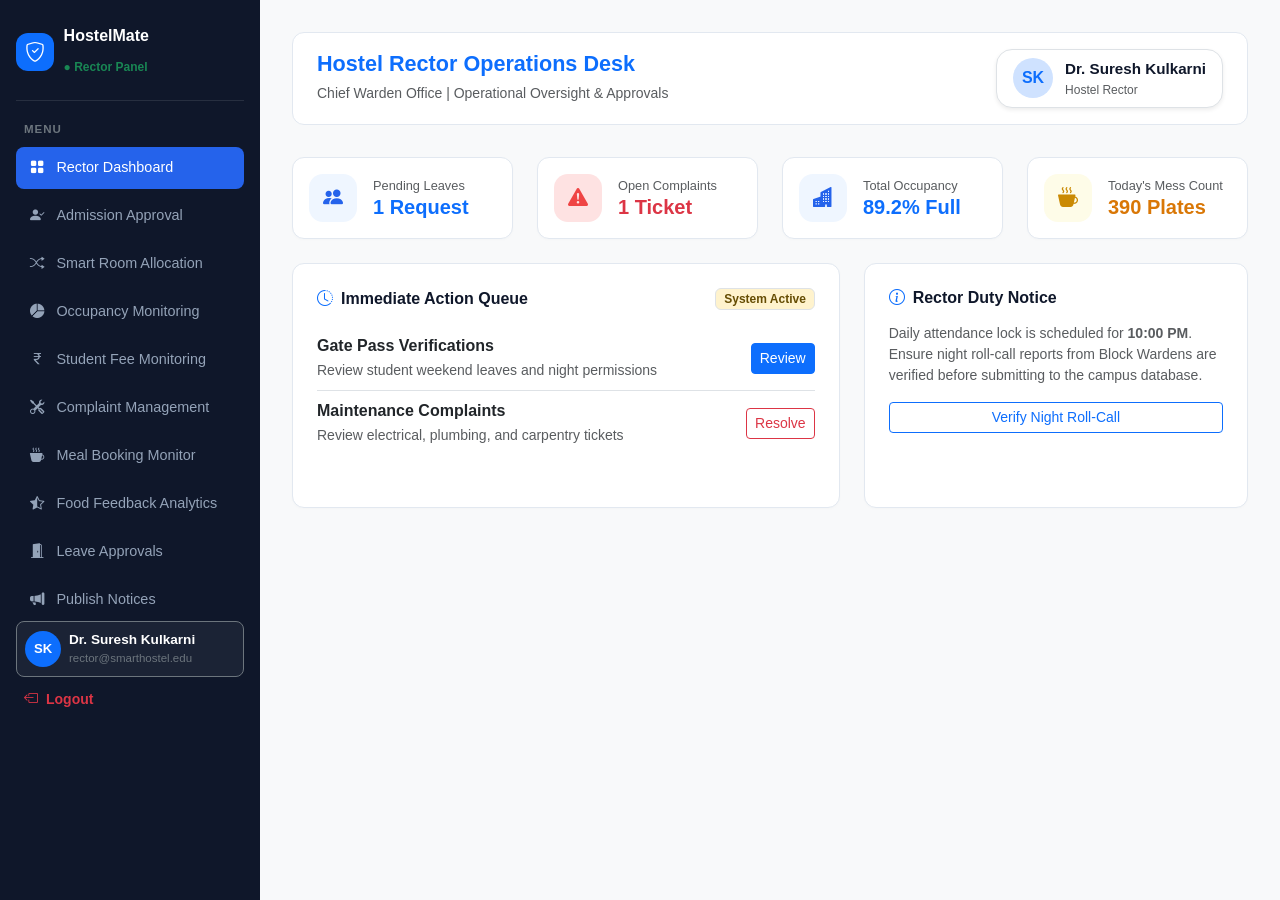
==== rector.html @ 885bb833 "Add files via upload" ====
<!DOCTYPE html>
<html lang="en">
<head>
  <meta charset="UTF-8">
  <meta name="viewport" content="width=device-width, initial-scale=1.0">
  <title>HostelMate - Rector Operations Desk</title>
  <link rel="stylesheet" href="https://cdn.jsdelivr.net/npm/bootstrap@5.3.0/dist/css/bootstrap.min.css">
  <link rel="stylesheet" href="https://cdn.jsdelivr.net/npm/bootstrap-icons@1.11.0/font/bootstrap-icons.css">
  <link rel="stylesheet" href="style.css">
</head>
<body class="d-flex min-vh-100 bg-light">

  <!-- 1. FIXED DARK SIDEBAR (Matching Admin Panel Style) -->
  <aside class="fixed-sidebar">
    <!-- Brand Header -->
    <div class="sidebar-brand">
      <div class="user-avatar bg-primary text-white" style="width: 38px; height: 38px; border-radius: 12px;">
        <i class="bi bi-shield-check fs-5"></i>
      </div>
      <div>
        <div class="fw-bold fs-6 text-white">HostelMate</div>
        <small class="text-success" style="font-size: 0.75rem;">● Rector Panel</small>
      </div>
    </div>

    <small class="text-uppercase text-secondary fw-bold px-2 mb-2 d-block" style="font-size: 0.72rem; letter-spacing: 1px;">MENU</small>

    <!-- Sidebar Navigation with All 10 Rector Modules -->
    <ul class="sidebar-nav">
      <li><button class="active" onclick="switchTab('rector-dash', this)"><i class="bi bi-grid-fill"></i> Rector Dashboard</button></li>
      <li><button onclick="switchTab('admission-appr', this)"><i class="bi bi-person-check-fill"></i> Admission Approval</button></li>
      <li><button onclick="switchTab('smart-alloc', this)"><i class="bi bi-shuffle"></i> Smart Room Allocation</button></li>
      <li><button onclick="switchTab('occupancy-mon', this)"><i class="bi bi-pie-chart-fill"></i> Occupancy Monitoring</button></li>
      <li><button onclick="switchTab('fee-mon', this)"><i class="bi bi-currency-rupee"></i> Student Fee Monitoring</button></li>
      <li><button onclick="switchTab('complaint-mgmt', this)"><i class="bi bi-tools"></i> Complaint Management</button></li>
      <li><button onclick="switchTab('meal-mon', this)"><i class="bi bi-cup-hot-fill"></i> Meal Booking Monitor</button></li>
      <li><button onclick="switchTab('feedback-anal', this)"><i class="bi bi-star-half"></i> Food Feedback Analytics</button></li>
      <li><button onclick="switchTab('leave-appr', this)"><i class="bi bi-door-open-fill"></i> Leave Approvals</button></li>
      <li><button onclick="switchTab('publish-notice', this)"><i class="bi bi-megaphone-fill"></i> Publish Notices</button></li>
    </ul>

    <!-- Logged-in Rector Profile Box -->
    <div class="p-2 mt-auto rounded-3 d-flex align-items-center gap-2 border border-secondary" style="background: rgba(255, 255, 255, 0.05);">
      <div class="user-avatar bg-primary text-white" style="width: 36px; height: 36px; font-size: 0.82rem; font-weight: bold;">SK</div>
      <div class="overflow-hidden">
        <div class="fw-bold text-white text-truncate" style="font-size: 0.85rem;">Dr. Suresh Kulkarni</div>
        <div class="text-secondary text-truncate" style="font-size: 0.72rem;">rector@smarthostel.edu</div>
      </div>
    </div>

    <!-- Sign Out Button -->
    <a href="home.html" class="text-danger fw-bold text-decoration-none mt-2 d-flex align-items-center gap-2 px-2 py-1 small">
      <i class="bi bi-box-arrow-left"></i> Logout
    </a>
  </aside>

  <!-- 2. MAIN CONTENT AREA -->
  <main class="main-content flex-grow-1">

    <!-- Top Header Banner Matching Reference -->
    <div class="top-header">
      <div>
        <h3 class="header-title text-primary fw-bold mb-1">Hostel Rector Operations Desk</h3>
        <small class="text-muted">Chief Warden Office | Operational Oversight & Approvals</small>
      </div>
      <div class="user-badge bg-white px-3 py-2 rounded-4 border shadow-sm">
        <div class="user-avatar bg-primary-subtle text-primary fw-bold" style="width: 40px; height: 40px; border-radius: 50%;">SK</div>
        <div>
          <div class="fw-bold" style="font-size: 0.95rem;">Dr. Suresh Kulkarni</div>
          <small class="text-muted d-block" style="font-size: 0.75rem;">Hostel Rector</small>
        </div>
      </div>
    </div>

    <!-- ==================== 1. RECTOR DASHBOARD OVERVIEW ==================== -->
    <div id="rector-dash-tab" class="tab-content-panel active-panel">
      <!-- 4 Top Overview Cards -->
      <div class="row g-4 mb-4">
        <!-- 1. Pending Leaves -->
        <div class="col-xl-3 col-md-6">
          <div class="dashboard-card mb-0 p-3 d-flex align-items-center gap-3">
            <div class="user-avatar" style="background: #eff6ff; color: #2563eb; width: 48px; height: 48px; border-radius: 14px;">
              <i class="bi bi-people-fill fs-5"></i>
            </div>
            <div>
              <small class="text-muted d-block" style="font-size: 0.8rem;">Pending Leaves</small>
              <h5 class="mb-0 fw-bold text-primary" id="stat-pending-leaves">0 Requests</h5>
            </div>
          </div>
        </div>

        <!-- 2. Open Complaints -->
        <div class="col-xl-3 col-md-6">
          <div class="dashboard-card mb-0 p-3 d-flex align-items-center gap-3">
            <div class="user-avatar" style="background: #fee2e2; color: #ef4444; width: 48px; height: 48px; border-radius: 14px;">
              <i class="bi bi-exclamation-triangle-fill fs-5"></i>
            </div>
            <div>
              <small class="text-muted d-block" style="font-size: 0.8rem;">Open Complaints</small>
              <h5 class="mb-0 fw-bold text-danger" id="stat-open-tickets">0 Tickets</h5>
            </div>
          </div>
        </div>

        <!-- 3. Total Occupancy -->
        <div class="col-xl-3 col-md-6">
          <div class="dashboard-card mb-0 p-3 d-flex align-items-center gap-3">
            <div class="user-avatar" style="background: #eff6ff; color: #2563eb; width: 48px; height: 48px; border-radius: 14px;">
              <i class="bi bi-buildings-fill fs-5"></i>
            </div>
            <div>
              <small class="text-muted d-block" style="font-size: 0.8rem;">Total Occupancy</small>
              <h5 class="mb-0 fw-bold text-primary">89.2% Full</h5>
            </div>
          </div>
        </div>

        <!-- 4. Today's Mess Count -->
        <div class="col-xl-3 col-md-6">
          <div class="dashboard-card mb-0 p-3 d-flex align-items-center gap-3">
            <div class="user-avatar" style="background: #fefce8; color: #ca8a04; width: 48px; height: 48px; border-radius: 14px;">
              <i class="bi bi-cup-hot-fill fs-5"></i>
            </div>
            <div>
              <small class="text-muted d-block" style="font-size: 0.8rem;">Today's Mess Count</small>
              <h5 class="mb-0 fw-bold" style="color: #d97706;">390 Plates</h5>
            </div>
          </div>
        </div>
      </div>

      <!-- Quick Action Queue -->
      <div class="row g-4">
        <div class="col-lg-7">
          <div class="dashboard-card h-100">
            <div class="d-flex justify-content-between align-items-center mb-3">
              <h6 class="fw-bold mb-0"><i class="bi bi-clock-history me-2 text-primary"></i>Immediate Action Queue</h6>
              <span class="badge bg-warning-subtle text-warning-emphasis border">System Active</span>
            </div>
            <div class="list-group list-group-flush">
              <div class="list-group-item d-flex justify-content-between align-items-center px-0 py-2">
                <div>
                  <strong class="d-block text-dark">Gate Pass Verifications</strong>
                  <small class="text-muted">Review student weekend leaves and night permissions</small>
                </div>
                <button class="btn btn-sm btn-primary" onclick="switchTab('leave-appr', document.querySelectorAll('.sidebar-nav button')[8])">Review</button>
              </div>
              <div class="list-group-item d-flex justify-content-between align-items-center px-0 py-2">
                <div>
                  <strong class="d-block text-dark">Maintenance Complaints</strong>
                  <small class="text-muted">Review electrical, plumbing, and carpentry tickets</small>
                </div>
                <button class="btn btn-sm btn-outline-danger" onclick="switchTab('complaint-mgmt', document.querySelectorAll('.sidebar-nav button')[5])">Resolve</button>
              </div>
            </div>
          </div>
        </div>

        <div class="col-lg-5">
          <div class="dashboard-card h-100">
            <h6 class="fw-bold mb-3"><i class="bi bi-info-circle me-2 text-primary"></i>Rector Duty Notice</h6>
            <p class="text-muted small">Daily attendance lock is scheduled for <strong>10:00 PM</strong>. Ensure night roll-call reports from Block Wardens are verified before submitting to the campus database.</p>
            <button class="btn btn-outline-primary btn-sm w-100" onclick="alert('Night roll-call verification protocol initiated.')">Verify Night Roll-Call</button>
          </div>
        </div>
      </div>
    </div>

    <!-- ==================== 2. ADMISSION APPROVAL ==================== -->
    <div id="admission-appr-tab" class="tab-content-panel">
      <div class="dashboard-card">
        <div class="d-flex justify-content-between align-items-center mb-4">
          <div>
            <h5 class="fw-bold mb-1">Hostel Admission Verifications</h5>
            <small class="text-muted">Review student applications and grant block permissions</small>
          </div>
          <span class="badge bg-primary">1 Pending Review</span>
        </div>
        <table class="table table-hover align-middle">
          <thead class="table-light">
            <tr><th>App ID</th><th>Student Name</th><th>Course</th><th>Applied Wing</th><th>Status</th><th>Action</th></tr>
          </thead>
          <tbody>
            <tr>
              <td>#ADM-2026-08</td>
              <td class="fw-bold">Ayesha Khan</td>
              <td>B.Com (Computer Applications)</td>
              <td><span class="badge bg-danger-subtle text-danger border">Girls Wing (Block C)</span></td>
              <td><span class="badge bg-warning text-dark">Pending Verification</span></td>
              <td>
                <button class="btn btn-sm btn-success me-1" onclick="alert('Admission Approved and Bed Assigned!')">Approve & Allot</button>
                <button class="btn btn-sm btn-outline-danger" onclick="alert('Application Rejected.')">Reject</button>
              </td>
            </tr>
            <tr>
              <td>#ADM-2026-07</td>
              <td class="fw-bold">Mohd Faaz Khan</td>
              <td>B.Com CA</td>
              <td><span class="badge bg-primary-subtle text-primary border">Boys Wing (Block A)</span></td>
              <td><span class="badge bg-success">Approved & Allotted</span></td>
              <td><span class="text-muted small">Completed</span></td>
            </tr>
          </tbody>
        </table>
      </div>
    </div>

    <!-- ==================== 3. SMART ROOM ALLOCATION ==================== -->
    <div id="smart-alloc-tab" class="tab-content-panel">
      <div class="dashboard-card">
        <h5 class="fw-bold mb-1">Smart Room & Bed Allocation Engine</h5>
        <small class="text-muted d-block mb-4">Pair students into rooms based on lifestyle compatibility and academic branches</small>

        <div class="row g-3">
          <div class="col-md-6">
            <div class="p-3 border rounded-3 bg-light">
              <h6 class="fw-bold text-primary">Boys Hostel Quick Allotment</h6>
              <div class="mb-2">
                <label class="form-label small fw-bold">Select Block</label>
                <select class="form-select form-select-sm">
                  <option>Block A (Mustang) - 15 Beds Vacant</option>
                  <option>Block B (Jaguar) - Full</option>
                </select>
              </div>
              <button class="btn btn-primary btn-sm w-100" onclick="alert('Auto-allocation algorithm processed!')">Run Auto-Allocation</button>
            </div>
          </div>
          <div class="col-md-6">
            <div class="p-3 border rounded-3 bg-light">
              <h6 class="fw-bold text-danger">Girls Hostel Quick Allotment</h6>
              <div class="mb-2">
                <label class="form-label small fw-bold">Select Block</label>
                <select class="form-select form-select-sm">
                  <option>Block C (Jasmine) - 5 Beds Vacant</option>
                  <option>Block D (Tulip) - Full</option>
                </select>
              </div>
              <button class="btn btn-danger btn-sm w-100" onclick="alert('Auto-allocation algorithm processed!')">Run Auto-Allocation</button>
            </div>
          </div>
        </div>
      </div>
    </div>

    <!-- ==================== 4. OCCUPANCY MONITORING ==================== -->
    <div id="occupancy-mon-tab" class="tab-content-panel">
      <div class="dashboard-card">
        <h5 class="fw-bold mb-3">Real-Time Hostel Occupancy Rates</h5>
        <div class="row g-3">
          <div class="col-md-6">
            <div class="p-3 border rounded-3 border-primary-subtle bg-white">
              <div class="d-flex justify-content-between align-items-center mb-2">
                <strong class="text-primary">Boys Wings (Block A & B)</strong>
                <span class="badge bg-primary">185 / 200 (92.5%)</span>
              </div>
              <div class="progress" style="height: 8px;">
                <div class="progress-bar bg-primary" style="width: 92.5%;"></div>
              </div>
            </div>
          </div>
          <div class="col-md-6">
            <div class="p-3 border rounded-3 border-danger-subtle bg-white">
              <div class="d-flex justify-content-between align-items-center mb-2">
                <strong class="text-danger">Girls Wings (Block C & D)</strong>
                <span class="badge bg-danger">215 / 220 (97.7%)</span>
              </div>
              <div class="progress" style="height: 8px;">
                <div class="progress-bar bg-danger" style="width: 97.7%;"></div>
              </div>
            </div>
          </div>
        </div>
      </div>
    </div>

    <!-- ==================== 5. STUDENT FEE MONITORING ==================== -->
    <div id="fee-mon-tab" class="tab-content-panel">
      <div class="dashboard-card">
        <h5 class="fw-bold mb-1">Student Fee Ledger & Dues Oversight</h5>
        <small class="text-muted d-block mb-3">Track student semester hostel fees and mess balance clearance</small>
        <table class="table table-hover align-middle">
          <thead class="table-light">
            <tr><th>Student</th><th>Room</th><th>Total Fee</th><th>Paid</th><th>Balance Dues</th><th>Status</th></tr>
          </thead>
          <tbody>
            <tr>
              <td class="fw-bold">Aliza Fayyaz Khan</td>
              <td>C-204</td>
              <td>₹ 37,000</td>
              <td>₹ 32,000</td>
              <td class="text-danger fw-bold">₹ 5,000</td>
              <td><span class="badge bg-warning text-dark">PARTIAL DUES</span></td>
            </tr>
            <tr>
              <td class="fw-bold">Aman Gupta</td>
              <td>A-102</td>
              <td>₹ 50,000</td>
              <td>₹ 50,000</td>
              <td class="text-success fw-bold">₹ 0</td>
              <td><span class="badge bg-success">CLEAR</span></td>
            </tr>
          </tbody>
        </table>
      </div>
    </div>

    <!-- ==================== 6. COMPLAINT MANAGEMENT ==================== -->
    <div id="complaint-mgmt-tab" class="tab-content-panel">
      <div class="dashboard-card">
        <h5 class="fw-bold mb-1">Hostel Complaint & Maintenance Desk</h5>
        <small class="text-muted d-block mb-4">Assign technicians and verify completed room repairs</small>
        <table class="table table-hover align-middle">
          <thead class="table-light">
            <tr><th>Ticket ID</th><th>Student</th><th>Category</th><th>Issue Description</th><th>Priority</th><th>Status</th><th>Action</th></tr>
          </thead>
          <tbody id="rectorComplaintsTableBody">
            <!-- Dynamically loaded from SQLite -->
          </tbody>
        </table>
      </div>
    </div>

    <!-- ==================== 7. MEAL BOOKING MONITOR ==================== -->
    <div id="meal-mon-tab" class="tab-content-panel">
      <div class="dashboard-card">
        <h5 class="fw-bold mb-3">Today's Dining Hall Headcount</h5>
        <div class="row g-3 text-center">
          <div class="col-md-4">
            <div class="p-3 bg-light rounded border">
              <small class="text-muted">Breakfast Attendees</small>
              <h3 class="fw-bold text-primary mb-0">375</h3>
              <small class="text-success">25 Opted Out</small>
            </div>
          </div>
          <div class="col-md-4">
            <div class="p-3 bg-light rounded border">
              <small class="text-muted">Lunch Attendees</small>
              <h3 class="fw-bold text-primary mb-0">390</h3>
              <small class="text-success">10 Opted Out</small>
            </div>
          </div>
          <div class="col-md-4">
            <div class="p-3 bg-light rounded border">
              <small class="text-muted">Dinner Headcount</small>
              <h3 class="fw-bold text-primary mb-0">385</h3>
              <small class="text-success">15 Opted Out</small>
            </div>
          </div>
        </div>
      </div>
    </div>

    <!-- ==================== 8. FOOD FEEDBACK ANALYTICS ==================== -->
    <div id="feedback-anal-tab" class="tab-content-panel">
      <div class="dashboard-card">
        <h5 class="fw-bold mb-3">Resident Meal Feedback & Ratings</h5>
        <div class="list-group">
          <div class="list-group-item p-3">
            <div class="d-flex justify-content-between align-items-center mb-1">
              <strong class="text-dark">Today's Lunch: Paneer Butter Masala & Dal Tadka</strong>
              <span class="text-warning fw-bold">⭐⭐⭐⭐⭐ (4.8 / 5.0)</span>
            </div>
            <p class="text-muted small mb-0">"Food quality and hygiene are excellent today." — Resident Committee</p>
          </div>
        </div>
      </div>
    </div>

    <!-- ==================== 9. LEAVE APPROVALS ==================== -->
    <div id="leave-appr-tab" class="tab-content-panel">
      <div class="dashboard-card">
        <h5 class="fw-bold mb-1">Gate Pass & Leave Approvals Queue</h5>
        <small class="text-muted d-block mb-4">Validate student travel requests and notify security checkpoints</small>
        <table class="table table-hover align-middle">
          <thead class="table-light">
            <tr><th>Pass ID</th><th>Student</th><th>Room</th><th>Destination</th><th>Dates</th><th>Status</th><th>Decision</th></tr>
          </thead>
          <tbody id="rectorLeavesTableBody">
            <!-- Dynamically populated from SQLite via API -->
          </tbody>
        </table>
      </div>
    </div>

    <!-- ==================== 10. PUBLISH NOTICES ==================== -->
    <div id="publish-notice-tab" class="tab-content-panel">
      <div class="dashboard-card">
        <h5 class="fw-bold mb-1">Broadcast Official Circular</h5>
        <small class="text-muted d-block mb-3">Post important announcements directly to student and warden portals</small>
        <form onsubmit="handleFullNoticePublish(event)" class="row g-3">
          <div class="col-md-6">
            <label class="form-label small fw-bold">Notice Title</label>
            <input type="text" class="form-control" id="noticeTitleInput" placeholder="e.g. Wi-Fi Maintenance Notice" required>
          </div>
          <div class="col-md-6">
            <label class="form-label small fw-bold">Target Audience</label>
            <select class="form-select" id="noticeTargetInput">
              <option value="ALL">All Hostel Wings (Boys & Girls)</option>
              <option value="BOYS">Boys Hostel Only</option>
              <option value="GIRLS">Girls Hostel Only</option>
              <option value="STUDENTS">Students Only</option>
              <option value="STAFF">Wardens & Staff Only</option>
            </select>
          </div>
          <div class="col-12">
            <label class="form-label small fw-bold">Notice Content</label>
            <textarea class="form-control" id="noticeContentInput" rows="4" placeholder="Write the complete announcement details..." required></textarea>
          </div>
          <div class="col-12 text-end">
            <button type="submit" class="btn btn-primary px-4 py-2" id="btnPublishNotice">
              <i class="bi bi-broadcast me-1"></i> Broadcast Notice
            </button>
          </div>
        </form>
      </div>
    </div>

  </main>

  <!-- External JavaScript Files -->
  <script src="https://cdn.jsdelivr.net/npm/bootstrap@5.3.0/dist/js/bootstrap.bundle.min.js"></script>
  <script src="app.js"></script>

<script>
// Use existing API_BASE from app.js if present, otherwise set it
var SERVER_URL = (typeof API_BASE !== 'undefined') ? API_BASE : 'http://127.0.0.1:5000/api';

// 1. Load complaints
async function loadRectorComplaints() {
  try {
    const res = await fetch(`${SERVER_URL}/complaints`);
    if (!res.ok) throw new Error();
    const complaints = await res.json();
    renderComplaintsTable(complaints);
  } catch (err) {
    // Fallback display if server is offline
    renderComplaintsTable([
      { id: 101, student_name: 'Aliza Fayyaz Khan', room_no: 'C-204', category: 'Electrical', description: 'Room ceiling fan running slow', priority: 'HIGH', status: 'IN_PROGRESS' }
    ]);
  }
}

function renderComplaintsTable(complaints) {
  const tbody = document.getElementById('rectorComplaintsTableBody');
  const openStatEl = document.getElementById('stat-open-tickets');
  if (!tbody) return;

  tbody.innerHTML = '';
  let openCount = 0;

  complaints.forEach(item => {
    const isResolved = item.status === 'RESOLVED';
    if (!isResolved) openCount++;
    tbody.insertAdjacentHTML('beforeend', `
      <tr>
        <td>#TC-${item.id}</td>
        <td><strong>${item.student_name}</strong> (${item.room_no || 'C-204'})</td>
        <td>${item.category}</td>
        <td>${item.description}</td>
        <td><span class="badge ${item.priority === 'HIGH' ? 'bg-danger' : 'bg-warning text-dark'}">${item.priority}</span></td>
        <td><span class="badge ${isResolved ? 'bg-success' : 'bg-warning text-dark'}">${item.status}</span></td>
        <td>
          ${!isResolved ? `<button class="btn btn-sm btn-success" onclick="resolveTicket(${item.id})">Mark Resolved</button>` : '<span class="text-muted small">Completed</span>'}
        </td>
      </tr>
    `);
  });
  if (openStatEl) openStatEl.textContent = `${openCount} ${openCount === 1 ? 'Ticket' : 'Tickets'}`;
}

// 2. Load leave passes
async function loadRectorLeaves() {
  try {
    const res = await fetch(`${SERVER_URL}/leaves`);
    if (!res.ok) throw new Error();
    const leaves = await res.json();
    renderLeavesTable(leaves);
  } catch (err) {
    // Fallback display if server is offline
    renderLeavesTable([
      { id: 101, student_name: 'Aliza Fayyaz Khan', room_no: 'C-204', destination: 'Hometown (Pune)', start_date: '28 Aug 2026', end_date: '30 Aug 2026', status: 'PENDING' }
    ]);
  }
}

function renderLeavesTable(leaves) {
  const tbody = document.getElementById('rectorLeavesTableBody');
  const pendingStatEl = document.getElementById('stat-pending-leaves');
  if (!tbody) return;

  tbody.innerHTML = '';
  let pendingCount = 0;

  leaves.forEach(item => {
    const isPending = item.status === 'PENDING';
    if (isPending) pendingCount++;
    const badgeClass = item.status === 'APPROVED' ? 'bg-success' : (item.status === 'REJECTED' ? 'bg-danger' : 'bg-warning text-dark');

    tbody.insertAdjacentHTML('beforeend', `
      <tr>
        <td>#LP-${item.id}</td>
        <td><strong>${item.student_name}</strong></td>
        <td>${item.room_no}</td>
        <td>${item.destination}</td>
        <td>${item.start_date} to ${item.end_date}</td>
        <td><span class="badge ${badgeClass}">${item.status}</span></td>
        <td>
          ${isPending ? `
            <button class="btn btn-sm btn-success me-1" onclick="decidePass(${item.id}, 'APPROVED')">Approve</button>
            <button class="btn btn-sm btn-outline-danger" onclick="decidePass(${item.id}, 'REJECTED')">Reject</button>
          ` : `<span class="text-muted small">Processed</span>`}
        </td>
      </tr>
    `);
  });
  if (pendingStatEl) pendingStatEl.textContent = `${pendingCount} ${pendingCount === 1 ? 'Request' : 'Requests'}`;
}

// 3. Resolve ticket action
async function resolveTicket(ticketId) {
  try {
    const res = await fetch(`${SERVER_URL}/complaints/${ticketId}/resolve`, { method: 'PUT' });
    if (res.ok) alert(`Ticket #${ticketId} marked as RESOLVED!`);
  } catch (e) {
    alert(`Ticket #${ticketId} marked as RESOLVED!`);
  }
  loadRectorComplaints();
}

// 4. Decide leave action
async function decidePass(passId, decision) {
  try {
    const res = await fetch(`${SERVER_URL}/leaves/${passId}/decision`, {
      method: 'PUT',
      headers: { 'Content-Type': 'application/json' },
      body: JSON.stringify({ status: decision })
    });
    if (res.ok) alert(`Outpass #${passId} has been ${decision}!`);
  } catch (e) {
    alert(`Outpass #${passId} has been ${decision}!`);
  }
  loadRectorLeaves();
}

// Initialize on page load
document.addEventListener('DOMContentLoaded', () => {
  loadRectorComplaints();
  loadRectorLeaves();
});
  </script>
</body>
</html>
---- style.css ----
/* ==========================================================================
   Smart Hostel Management - Unified Master Stylesheet (style.css)
   Pure Modern Blue & White Palette
   ========================================================================== */

:root {
  --primary-blue: #2563eb;
  --primary-blue-hover: #1d4ed8;
  --primary-blue-light: #eff6ff;
  --primary-blue-subtle: #dbeafe;
  --accent-cyan: #0284c7;
  --bg-canvas: #f8fafc;
  --bg-card: #ffffff;
  --dark-sidebar: #0f172a;
  --text-main: #0f172a;
  --text-muted: #64748b;
  --border-color: #e2e8f0;
  
  --success-green: #10b981;
  --danger-red: #ef4444;
  --warning-amber: #f59e0b;
}

* {
  box-sizing: border-box;
}

html {
  scroll-behavior: smooth;
}

body {
  background-color: var(--bg-canvas);
  color: var(--text-main);
  font-family: -apple-system, BlinkMacSystemFont, 'Segoe UI', Roboto, Helvetica, Arial, sans-serif;
  margin: 0;
  padding: 0;
  overflow-x: hidden;
}

/* --- Ambient Light Geometric Curve --- */
.bg-shape-circle {
  position: absolute;
  top: -100px;
  right: -100px;
  width: 800px;
  height: 800px;
  background: radial-gradient(circle, var(--primary-blue-subtle) 0%, rgba(248, 250, 252, 0) 70%);
  border-radius: 50%;
  z-index: 0;
  pointer-events: none;
}

/* --- Navigation Header --- */
.custom-navbar {
  position: relative;
  z-index: 10;
  padding: 1.25rem 2.5rem;
  background: transparent;
}

.brand-wrap {
  display: flex;
  align-items: center;
  gap: 0.65rem;
  text-decoration: none;
  color: var(--text-main);
  font-weight: 800;
  font-size: 1.35rem;
  letter-spacing: -0.4px;
}

.brand-badge {
  width: 40px;
  height: 40px;
  background: var(--primary-blue-light);
  border: 1.5px solid #bfdbfe;
  color: var(--primary-blue);
  border-radius: 10px;
  display: flex;
  align-items: center;
  justify-content: center;
  font-size: 1.3rem;
}

.nav-menu-custom {
  display: flex;
  gap: 2rem;
  list-style: none;
  margin: 0;
  padding: 0;
  align-items: center;
}

.nav-menu-custom a {
  color: #334155;
  text-decoration: none;
  font-weight: 600;
  font-size: 0.95rem;
  transition: color 0.2s;
}

.nav-menu-custom a:hover {
  color: var(--primary-blue);
}

/* --- Action Buttons --- */
.btn-blue-primary {
  background-color: var(--primary-blue);
  color: #ffffff;
  font-weight: 600;
  padding: 0.55rem 1.4rem;
  border-radius: 8px;
  border: none;
  transition: all 0.2s;
  text-decoration: none;
  font-size: 0.9rem;
  display: inline-flex;
  align-items: center;
  gap: 0.4rem;
  cursor: pointer;
}

.btn-blue-primary:hover {
  background-color: var(--primary-blue-hover);
  color: #ffffff;
  transform: translateY(-1px);
}

.btn-hero-cta {
  background-color: var(--primary-blue);
  color: #ffffff;
  font-weight: 700;
  padding: 0.85rem 1.85rem;
  border-radius: 50px;
  border: none;
  font-size: 1.05rem;
  display: inline-flex;
  align-items: center;
  gap: 0.5rem;
  box-shadow: 0 4px 14px rgba(37, 99, 235, 0.3);
  transition: all 0.2s;
  cursor: pointer;
  text-decoration: none;
}

.btn-hero-cta:hover {
  background-color: var(--primary-blue-hover);
  color: #ffffff;
  transform: translateY(-1px);
}

.btn-hero-demo {
  background: #ffffff;
  border: 1.5px solid var(--border-color);
  color: var(--text-main);
  font-weight: 600;
  padding: 0.8rem 1.7rem;
  border-radius: 50px;
  font-size: 1.05rem;
  display: inline-flex;
  align-items: center;
  gap: 0.5rem;
  text-decoration: none;
  transition: all 0.2s;
}

.btn-hero-demo:hover {
  background: #f1f5f9;
  color: var(--primary-blue);
}

/* --- Hero Layout & Typography --- */
.hero-wrapper {
  position: relative;
  z-index: 10;
  padding: 3rem 2.5rem 4rem 2.5rem;
}

.pill-badge {
  display: inline-flex;
  align-items: center;
  gap: 0.5rem;
  border: 1px solid var(--border-color);
  background: #ffffff;
  padding: 0.4rem 1.1rem;
  border-radius: 50px;
  font-size: 0.85rem;
  font-weight: 600;
  color: var(--text-main);
  margin-bottom: 1.5rem;
}

.hero-main-title {
  font-size: 4.1rem;
  font-weight: 900;
  line-height: 1.1;
  letter-spacing: -1.5px;
  color: var(--text-main);
  margin-bottom: 1.25rem;
}

.hero-main-title .blue-gradient-text {
  color: var(--primary-blue);
}

.hero-description {
  font-size: 1.12rem;
  color: var(--text-muted);
  line-height: 1.6;
  max-width: 520px;
  margin-bottom: 2.2rem;
}

/* --- App Mockup Preview (Blue Theme) --- */
.mockup-frame {
  background: #ffffff;
  border-radius: 20px;
  box-shadow: 0 25px 50px -12px rgba(37, 99, 235, 0.1);
  border: 1px solid #e2e8f0;
  overflow: hidden;
  max-width: 580px;
  margin-left: auto;
}

.circle-dot {
  width: 11px;
  height: 11px;
  border-radius: 50%;
}
.dot-red { background: #ef4444; }
.dot-yellow { background: #f59e0b; }
.dot-green { background: #10b981; }

/* ==========================================================================
   Role-Based Dashboards & Feature Section (Blue Themed)
   ========================================================================== */

.section-pill-badge {
  display: inline-block;
  background: #eff6ff;
  color: #2563eb;
  padding: 0.35rem 1.1rem;
  border-radius: 50px;
  font-size: 0.85rem;
  font-weight: 700;
  margin-bottom: 1rem;
}

.role-card {
  background: #ffffff;
  border: 1px solid #e2e8f0;
  border-radius: 20px;
  padding: 2.5rem 2rem;
  box-shadow: 0 10px 30px -5px rgba(0, 0, 0, 0.03);
  text-align: center;
  transition: transform 0.2s ease, box-shadow 0.2s ease;
  height: 100%;
  display: flex;
  flex-direction: column;
}

.role-card:hover {
  transform: translateY(-5px);
  box-shadow: 0 20px 40px -10px rgba(37, 99, 235, 0.12);
  border-color: #bfdbfe;
}

.role-icon-box {
  width: 65px;
  height: 65px;
  border-radius: 18px;
  display: flex;
  align-items: center;
  justify-content: center;
  font-size: 1.8rem;
  margin: 0 auto 1.5rem auto;
}

/* Distinct Blue Accent Tones */
.icon-box-primary-blue {
  background: #eff6ff;
  color: #2563eb;
}

.icon-box-cyan {
  background: #f0fdf4;
  color: #059669;
}

.icon-box-amber-blue {
  background: #fefce8;
  color: #d97706;
}

.role-title {
  font-size: 1.35rem;
  font-weight: 800;
  color: var(--text-main);
  margin-bottom: 0.75rem;
}

.role-desc {
  font-size: 0.95rem;
  color: var(--text-muted);
  line-height: 1.6;
  margin-bottom: 2rem;
  flex-grow: 1;
}

.role-link-btn {
  color: #2563eb;
  font-weight: 700;
  text-decoration: none;
  font-size: 0.95rem;
  display: inline-flex;
  align-items: center;
  gap: 0.4rem;
  justify-content: center;
  transition: gap 0.2s ease;
}

.role-link-btn:hover {
  color: #1d4ed8;
  gap: 0.7rem;
}

/* Feature Modules Cards */
.feature-box {
  background: #ffffff;
  border: 1px solid #e2e8f0;
  border-radius: 16px;
  padding: 1.5rem;
  height: 100%;
  transition: transform 0.2s ease;
}

.feature-box:hover {
  transform: translateY(-3px);
  border-color: #bfdbfe;
}

.feature-icon-circle {
  width: 44px;
  height: 44px;
  background: #eff6ff;
  color: #2563eb;
  border-radius: 10px;
  display: flex;
  align-items: center;
  justify-content: center;
  font-size: 1.25rem;
  margin-bottom: 1rem;
}

/* Enhanced Contact Card Styles */
.contact-info-pill {
  display: flex;
  align-items: center;
  gap: 1rem;
  background: #ffffff;
  border: 1px solid #e2e8f0;
  border-radius: 14px;
  padding: 1rem 1.25rem;
  margin-bottom: 1rem;
}

.contact-info-icon {
  width: 45px;
  height: 45px;
  border-radius: 12px;
  background: #eff6ff;
  color: #2563eb;
  display: flex;
  align-items: center;
  justify-content: center;
  font-size: 1.25rem;
  flex-shrink: 0;
}

/* ==========================================================================
   Dashboard Common Framework (Sidebar + Content Panel)
   ========================================================================== */

.app-wrapper {
  display: flex;
  min-height: 100vh;
}

.fixed-sidebar {
  width: 260px;
  background-color: var(--dark-sidebar);
  color: #ffffff;
  flex-shrink: 0;
  position: fixed;
  top: 0;
  bottom: 0;
  left: 0;
  padding: 1.5rem 1rem;
  box-sizing: border-box;
  overflow-y: auto;
  z-index: 1000;
}

.sidebar-brand {
  font-size: 1.35rem;
  font-weight: 700;
  color: #ffffff;
  padding-bottom: 1.25rem;
  border-bottom: 1px solid rgba(255, 255, 255, 0.1);
  margin-bottom: 1.25rem;
  display: flex;
  align-items: center;
  gap: 0.6rem;
}

.sidebar-nav {
  list-style: none;
  padding: 0;
  margin: 0;
  display: flex;
  flex-direction: column;
  gap: 0.35rem;
}

.sidebar-nav li {
  width: 100%;
}

.sidebar-nav button, 
.sidebar-nav a {
  background: transparent !important;
  border: none !important;
  outline: none !important;
  box-shadow: none !important;
  width: 100%;
  text-align: left;
  color: #94a3b8 !important;
  padding: 0.65rem 0.9rem;
  border-radius: 8px;
  font-size: 0.9rem;
  font-weight: 500;
  display: flex;
  align-items: center;
  gap: 0.75rem;
  transition: all 0.2s ease;
  cursor: pointer;
  text-decoration: none;
}

.sidebar-nav button:hover, 
.sidebar-nav a:hover {
  background-color: rgba(255, 255, 255, 0.08) !important;
  color: #ffffff !important;
}

.sidebar-nav button.active {
  background-color: var(--primary-blue) !important;
  color: #ffffff !important;
}

.main-content {
  margin-left: 260px;
  flex-grow: 1;
  padding: 2rem;
  box-sizing: border-box;
}

.top-header {
  display: flex;
  justify-content: space-between;
  align-items: center;
  background: var(--bg-card);
  padding: 1rem 1.5rem;
  border-radius: 12px;
  border: 1px solid var(--border-color);
  margin-bottom: 2rem;
}

.header-title {
  margin: 0;
  font-size: 1.35rem;
  font-weight: 700;
  color: var(--text-main);
}

.user-badge {
  display: flex;
  align-items: center;
  gap: 0.75rem;
}

.user-avatar {
  width: 42px;
  height: 42px;
  border-radius: 50%;
  background: var(--primary-blue-light);
  color: var(--primary-blue);
  display: flex;
  align-items: center;
  justify-content: center;
  font-weight: 700;
}

.dashboard-card {
  background: var(--bg-card);
  border: 1px solid var(--border-color);
  border-radius: 12px;
  padding: 1.5rem;
  margin-bottom: 1.75rem;
  box-shadow: 0 1px 3px rgba(0, 0, 0, 0.02);
}

.card-title-custom {
  font-size: 1.1rem;
  font-weight: 600;
  color: var(--text-main);
  margin-bottom: 1.25rem;
}

.tab-content-panel {
  display: none;
}

.tab-content-panel.active-panel {
  display: block;
}

/* Infrastructure Sections */
.infra-heading-boys {
  background: #eff6ff;
  color: #1d4ed8;
  border-left: 5px solid #2563eb;
  padding: 0.75rem 1rem;
  font-size: 1.15rem;
  font-weight: 700;
  border-radius: 6px;
  margin-bottom: 1.25rem;
}

.infra-heading-girls {
  background: #fdf2f8;
  color: #be185d;
  border-left: 5px solid #db2777;
  padding: 0.75rem 1rem;
  font-size: 1.15rem;
  font-weight: 700;
  border-radius: 6px;
  margin-bottom: 1.25rem;
}

.block-card-boys {
  border: 1px solid #bfdbfe;
  background: #ffffff;
  border-radius: 10px;
  padding: 1.25rem;
}

.block-card-girls {
  border: 1px solid #fbcfe8;
  background: #ffffff;
  border-radius: 10px;
  padding: 1.25rem;
}
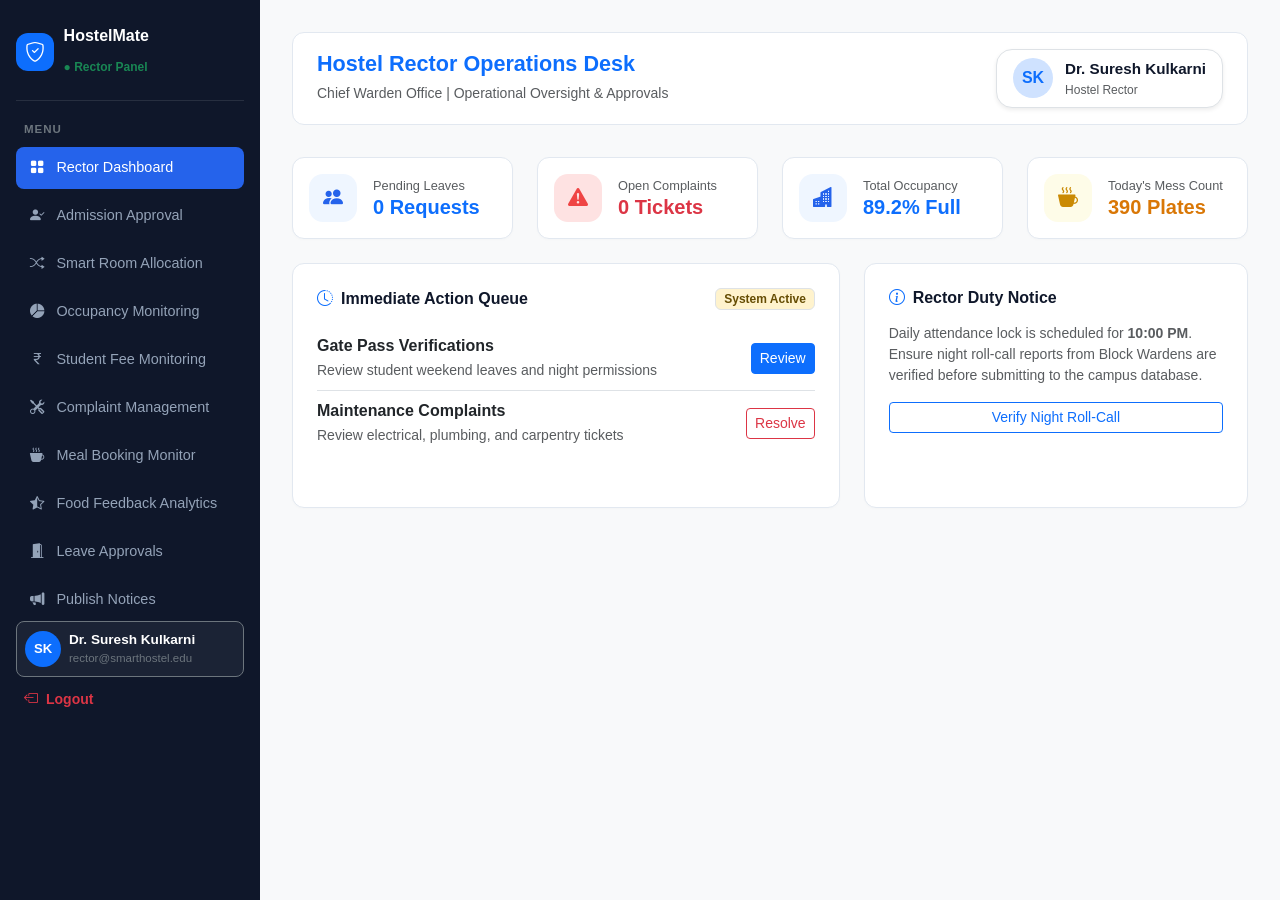
==== commit b5329bb9: "Update rector.html" ====
--- a/rector.html
+++ b/rector.html
@@ -423,7 +423,7 @@
 
 <script>
 // Use existing API_BASE from app.js if present, otherwise set it
-var SERVER_URL = (typeof API_BASE !== 'undefined') ? API_BASE : 'http://127.0.0.1:5000/api';
+const API_BASE = 'https://hostelmate-api-87vb.onrender.com/api';
 
 // 1. Load complaints
 async function loadRectorComplaints() {
@@ -549,4 +549,4 @@
 });
   </script>
 </body>
-</html>+</html>
